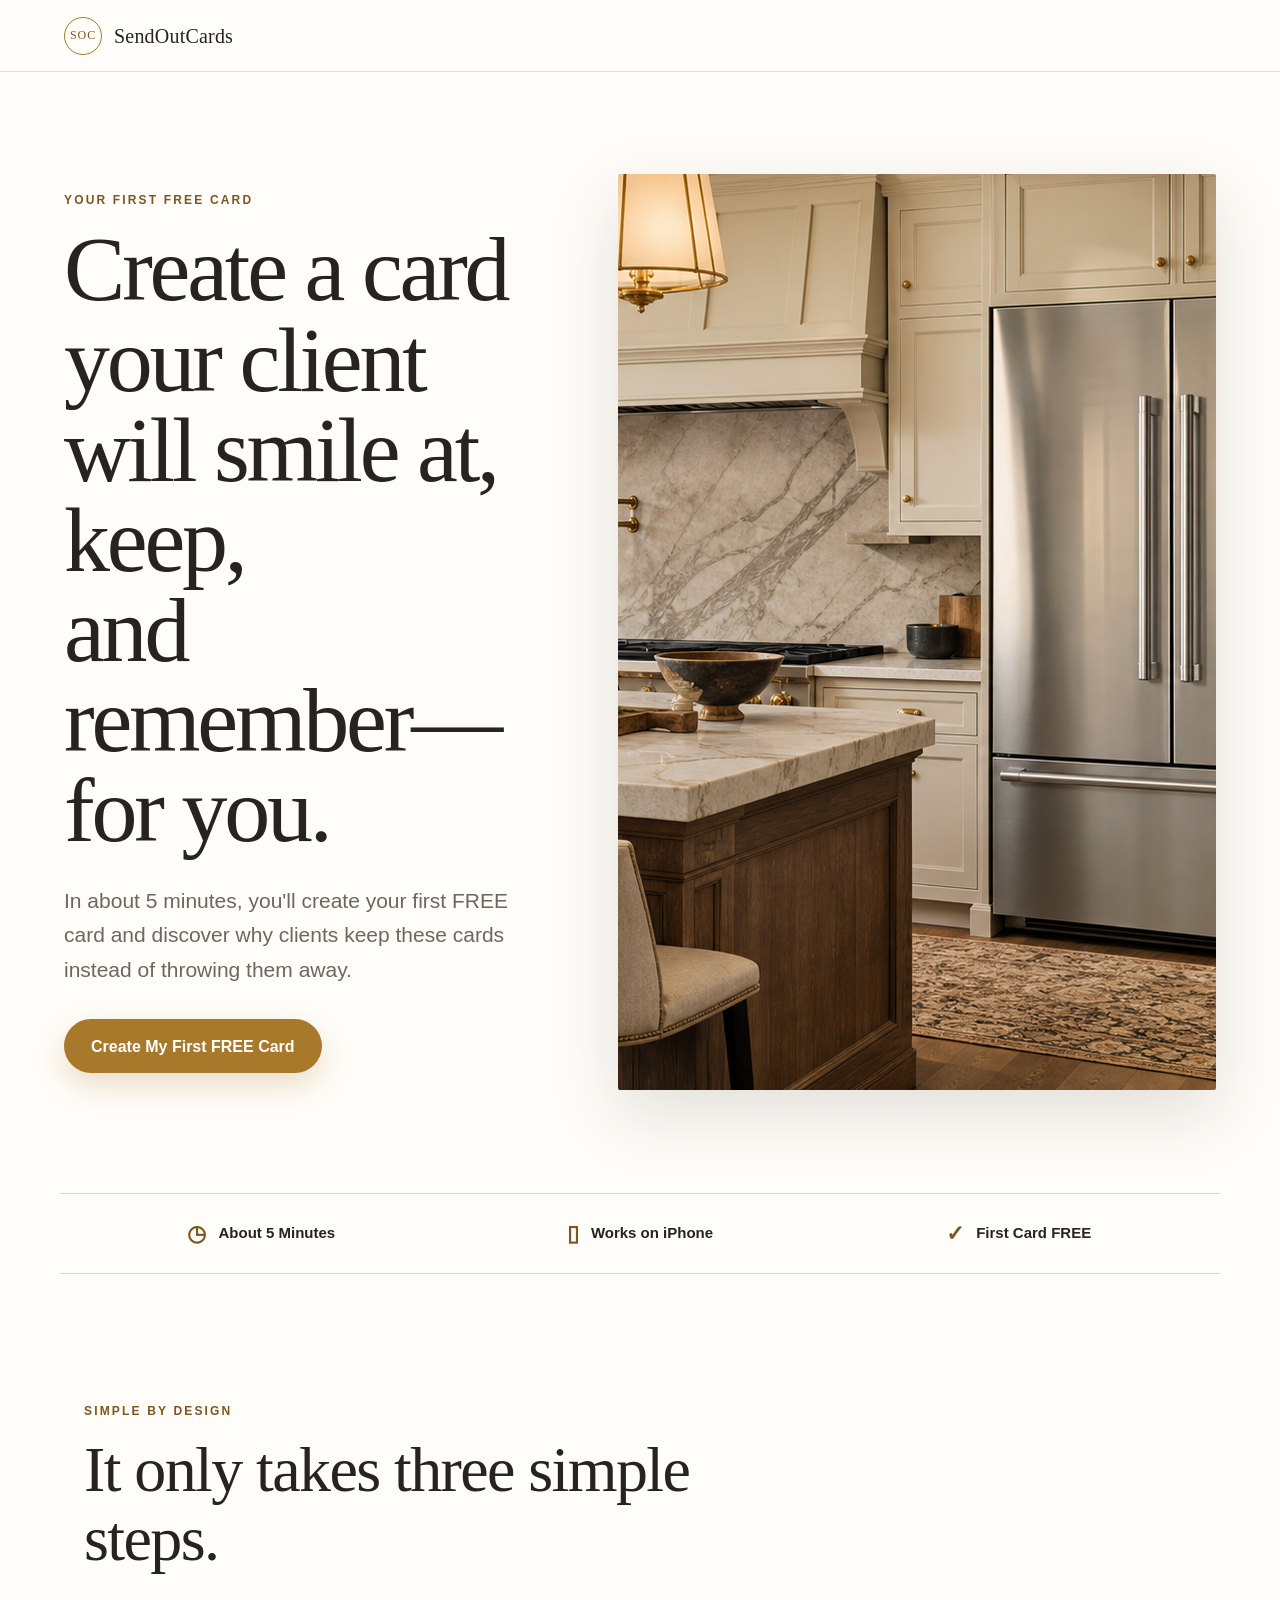
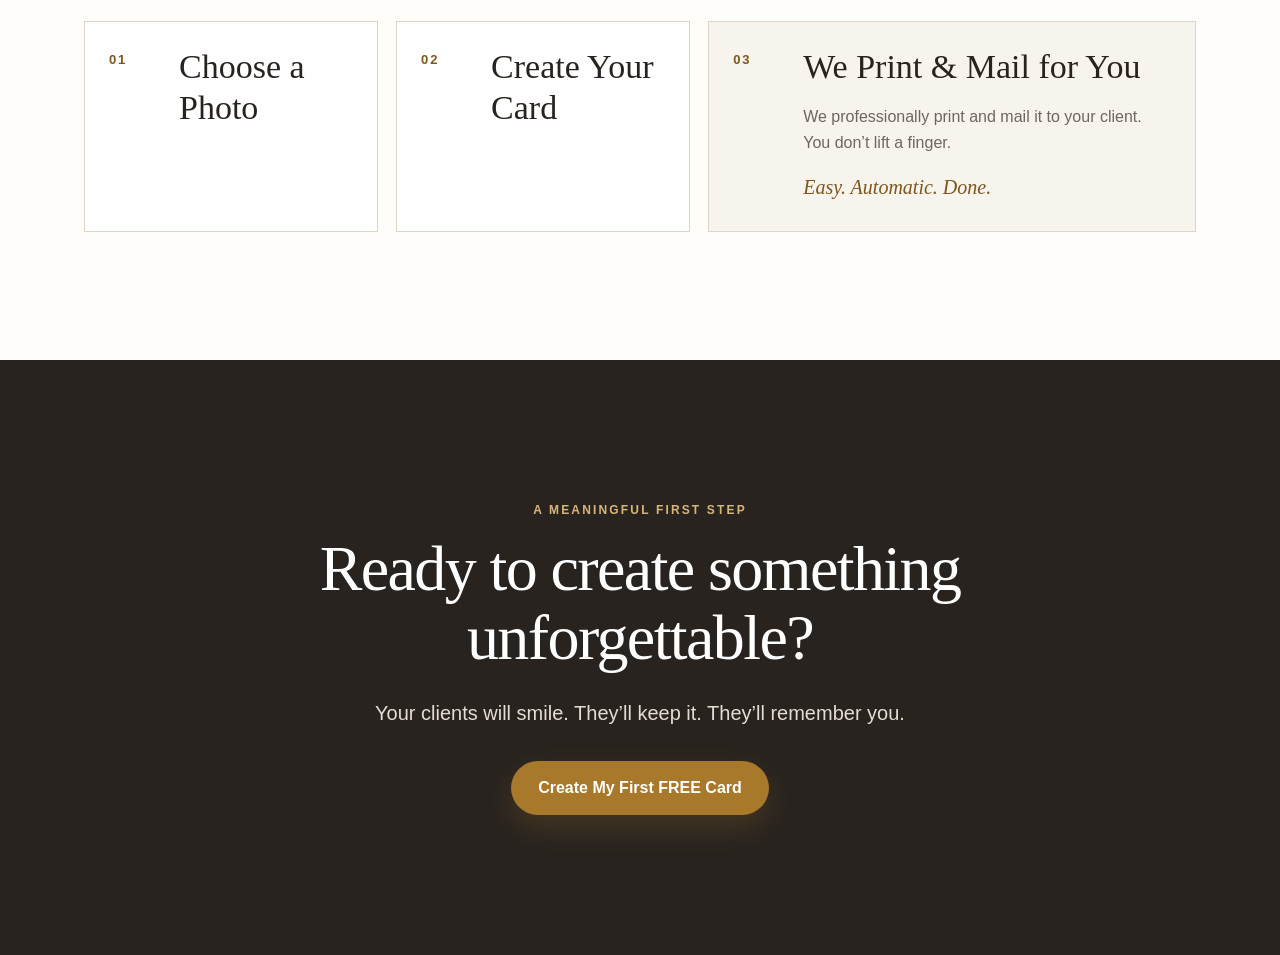
==== Engines/First-FREE-Card-Experience/Production/Landing-Page/index.html @ 9d04768f "Initialize SOC Central System and landing page deployment" ====
<!doctype html>
<html lang="en">
<head>
  <meta charset="utf-8">
  <meta name="viewport" content="width=device-width, initial-scale=1">
  <meta name="description" content="Create your first FREE card in about five minutes and discover why clients keep these cards.">
  <title>Create My First FREE Card</title>
  <link rel="stylesheet" href="styles.css">
</head>
<body>
  <header class="site-header" aria-label="SendOutCards">
    <a class="wordmark" href="#top" aria-label="SendOutCards home">
      <span class="wordmark-mark" aria-hidden="true">SOC</span>
      <span class="wordmark-name">SendOutCards</span>
    </a>
  </header>

  <main id="top">
    <section class="hero" aria-labelledby="hero-title">
      <div class="hero-copy">
        <p class="eyebrow">Your first FREE card</p>
        <h1 id="hero-title">Create a card your client will smile at,<br>keep,<br>and remember—for you.</h1>
        <p class="hero-subheadline">In about 5 minutes, you'll create your first FREE card and discover why clients keep these cards instead of throwing them away.</p>
        <a class="button button-primary" href="https://www.SendOutCards.com/u/StayInTouch">Create My First FREE Card</a>
      </div>

      <figure class="hero-image">
        <img src="assets/hero-kitchen-temporary.png" alt="Warm luxury kitchen with a large refrigerator clearly visible" width="1717" height="916">
        <figcaption class="sr-only">Temporary local hero image pending June's approved final photography.</figcaption>
      </figure>
    </section>

    <section class="trust-strip" aria-label="What to expect">
      <div class="trust-item">
        <span class="trust-icon" aria-hidden="true">◷</span>
        <span>About 5 Minutes</span>
      </div>
      <div class="trust-item">
        <span class="trust-icon" aria-hidden="true">▯</span>
        <span>Works on iPhone</span>
      </div>
      <div class="trust-item">
        <span class="trust-icon" aria-hidden="true">✓</span>
        <span>First Card FREE</span>
      </div>
    </section>

    <section class="how-it-works" aria-labelledby="steps-title">
      <div class="section-heading">
        <p class="eyebrow">Simple by design</p>
        <h2 id="steps-title">It only takes three simple steps.</h2>
      </div>

      <ol class="steps">
        <li class="step">
          <span class="step-number">01</span>
          <div>
            <h3>Choose a Photo</h3>
          </div>
        </li>
        <li class="step">
          <span class="step-number">02</span>
          <div>
            <h3>Create Your Card</h3>
          </div>
        </li>
        <li class="step step-featured">
          <span class="step-number">03</span>
          <div>
            <h3>We Print &amp; Mail for You</h3>
            <p>We professionally print and mail it to your client. You don’t lift a finger.</p>
            <p class="accent-line">Easy. Automatic. Done.</p>
          </div>
        </li>
      </ol>
    </section>

    <section class="closing" aria-labelledby="closing-title">
      <div class="closing-inner">
        <p class="eyebrow">A meaningful first step</p>
        <h2 id="closing-title">Ready to create something unforgettable?</h2>
        <p>Your clients will smile. They’ll keep it. They’ll remember you.</p>
        <a class="button button-primary" href="https://www.SendOutCards.com/u/StayInTouch">Create My First FREE Card</a>
      </div>
    </section>
  </main>

  <script src="script.js"></script>
</body>
</html>
---- Engines/First-FREE-Card-Experience/Production/Landing-Page/styles.css ----
:root {
  --ink: #28231f;
  --muted: #6f665d;
  --cream: #f7f3ed;
  --paper: #fffdf9;
  --gold: #a8792b;
  --gold-dark: #7c571e;
  --line: #ded5c8;
  --shadow: 0 24px 70px rgba(48, 39, 30, 0.14);
}

* {
  box-sizing: border-box;
}

html {
  scroll-behavior: smooth;
}

body {
  margin: 0;
  background: var(--paper);
  color: var(--ink);
  font-family: "Helvetica Neue", Arial, sans-serif;
  font-size: 16px;
  line-height: 1.6;
}

img {
  display: block;
  max-width: 100%;
}

a {
  color: inherit;
}

.site-header {
  display: flex;
  align-items: center;
  min-height: 72px;
  padding: 16px clamp(20px, 5vw, 72px);
  border-bottom: 1px solid rgba(222, 213, 200, 0.72);
  background: rgba(255, 253, 249, 0.96);
}

.wordmark {
  display: inline-flex;
  gap: 12px;
  align-items: center;
  color: var(--ink);
  text-decoration: none;
}

.wordmark-mark {
  display: grid;
  width: 38px;
  height: 38px;
  place-items: center;
  border: 1px solid var(--gold);
  border-radius: 50%;
  color: var(--gold-dark);
  font-family: Georgia, "Times New Roman", serif;
  font-size: 12px;
  letter-spacing: 0.08em;
}

.wordmark-name {
  font-family: Georgia, "Times New Roman", serif;
  font-size: 20px;
  letter-spacing: 0.01em;
}

.hero {
  display: grid;
  gap: clamp(28px, 5vw, 72px);
  align-items: center;
  max-width: 1500px;
  margin: 0 auto;
  padding: clamp(48px, 8vw, 112px) clamp(20px, 5vw, 72px);
}

.hero-copy {
  position: relative;
  z-index: 1;
}

.eyebrow {
  margin: 0 0 14px;
  color: var(--gold-dark);
  font-size: 12px;
  font-weight: 700;
  letter-spacing: 0.18em;
  text-transform: uppercase;
}

h1,
h2,
h3,
p {
  text-wrap: pretty;
}

h1,
h2,
h3 {
  font-family: Georgia, "Times New Roman", serif;
  font-weight: 400;
}

h1 {
  max-width: 760px;
  margin: 0;
  font-size: clamp(42px, 7.4vw, 92px);
  line-height: 0.98;
  letter-spacing: -0.035em;
}

.hero-subheadline {
  max-width: 630px;
  margin: 28px 0 32px;
  color: var(--muted);
  font-size: clamp(17px, 2vw, 21px);
  line-height: 1.65;
}

.button {
  display: inline-flex;
  min-height: 54px;
  align-items: center;
  justify-content: center;
  border: 2px solid transparent;
  border-radius: 999px;
  padding: 14px 25px;
  font-weight: 700;
  line-height: 1.2;
  text-align: center;
  text-decoration: none;
  transition: background-color 160ms ease, transform 160ms ease, box-shadow 160ms ease;
}

.button-primary {
  background: var(--gold);
  box-shadow: 0 12px 30px rgba(168, 121, 43, 0.24);
  color: #fff;
}

.button-primary:hover {
  background: var(--gold-dark);
  transform: translateY(-1px);
}

.button:focus-visible,
.wordmark:focus-visible {
  outline: 3px solid rgba(168, 121, 43, 0.42);
  outline-offset: 4px;
}

.hero-image {
  overflow: hidden;
  margin: 0;
  border-radius: 2px;
  box-shadow: var(--shadow);
}

.hero-image img {
  width: 100%;
  min-height: 360px;
  object-fit: cover;
  object-position: 64% center;
}

.trust-strip {
  display: grid;
  gap: 16px;
  max-width: 1160px;
  margin: 0 auto;
  padding: 22px 20px;
  border-top: 1px solid var(--line);
  border-bottom: 1px solid var(--line);
}

.trust-item {
  display: flex;
  gap: 12px;
  align-items: center;
  justify-content: center;
  color: var(--ink);
  font-size: 15px;
  font-weight: 700;
}

.trust-icon {
  color: var(--gold-dark);
  font-size: 22px;
}

.how-it-works {
  max-width: 1240px;
  margin: 0 auto;
  padding: clamp(80px, 10vw, 144px) clamp(20px, 5vw, 72px);
}

.section-heading {
  max-width: 720px;
  margin-bottom: 48px;
}

h2 {
  margin: 0;
  font-size: clamp(38px, 5vw, 64px);
  line-height: 1.08;
  letter-spacing: -0.025em;
}

.steps {
  display: grid;
  gap: 18px;
  margin: 0;
  padding: 0;
  list-style: none;
}

.step {
  display: grid;
  grid-template-columns: 52px 1fr;
  gap: 18px;
  min-height: 154px;
  align-items: start;
  padding: 28px 24px;
  border: 1px solid var(--line);
  background: #fff;
}

.step-number {
  color: var(--gold-dark);
  font-size: 13px;
  font-weight: 700;
  letter-spacing: 0.14em;
}

.step h3 {
  margin: -3px 0 0;
  font-size: clamp(25px, 3vw, 34px);
  line-height: 1.2;
}

.step p {
  max-width: 600px;
  margin: 16px 0 0;
  color: var(--muted);
}

.step-featured {
  background: var(--cream);
}

.step .accent-line {
  color: var(--gold-dark);
  font-family: Georgia, "Times New Roman", serif;
  font-size: 20px;
  font-style: italic;
}

.closing {
  padding: clamp(88px, 11vw, 156px) 20px;
  background: var(--ink);
  color: #fff;
  text-align: center;
}

.closing-inner {
  max-width: 860px;
  margin: 0 auto;
}

.closing .eyebrow {
  color: #d8b67b;
}

.closing p:not(.eyebrow) {
  max-width: 600px;
  margin: 24px auto 32px;
  color: #e4ddd4;
  font-size: clamp(17px, 2vw, 20px);
}

.sr-only {
  position: absolute;
  overflow: hidden;
  width: 1px;
  height: 1px;
  padding: 0;
  border: 0;
  margin: -1px;
  clip: rect(0, 0, 0, 0);
  white-space: nowrap;
}

@media (min-width: 720px) {
  .trust-strip {
    grid-template-columns: repeat(3, 1fr);
  }

  .steps {
    grid-template-columns: repeat(2, 1fr);
  }

  .step-featured {
    grid-column: 1 / -1;
  }
}

@media (min-width: 1024px) {
  .hero {
    grid-template-columns: minmax(470px, 0.9fr) minmax(560px, 1.1fr);
  }

  .hero-image img {
    min-height: 650px;
  }

  .steps {
    grid-template-columns: 0.82fr 0.82fr 1.36fr;
  }

  .step-featured {
    grid-column: auto;
  }
}

@media (max-width: 719px) {
  .site-header {
    min-height: 64px;
  }

  .hero {
    padding-top: 42px;
  }

  h1 {
    font-size: clamp(39px, 12vw, 58px);
  }

  .button {
    width: 100%;
  }

  .hero-image img {
    min-height: 420px;
    object-position: 68% center;
  }

  .trust-item {
    justify-content: flex-start;
  }
}

@media (prefers-reduced-motion: reduce) {
  html {
    scroll-behavior: auto;
  }

  .button {
    transition: none;
  }
}
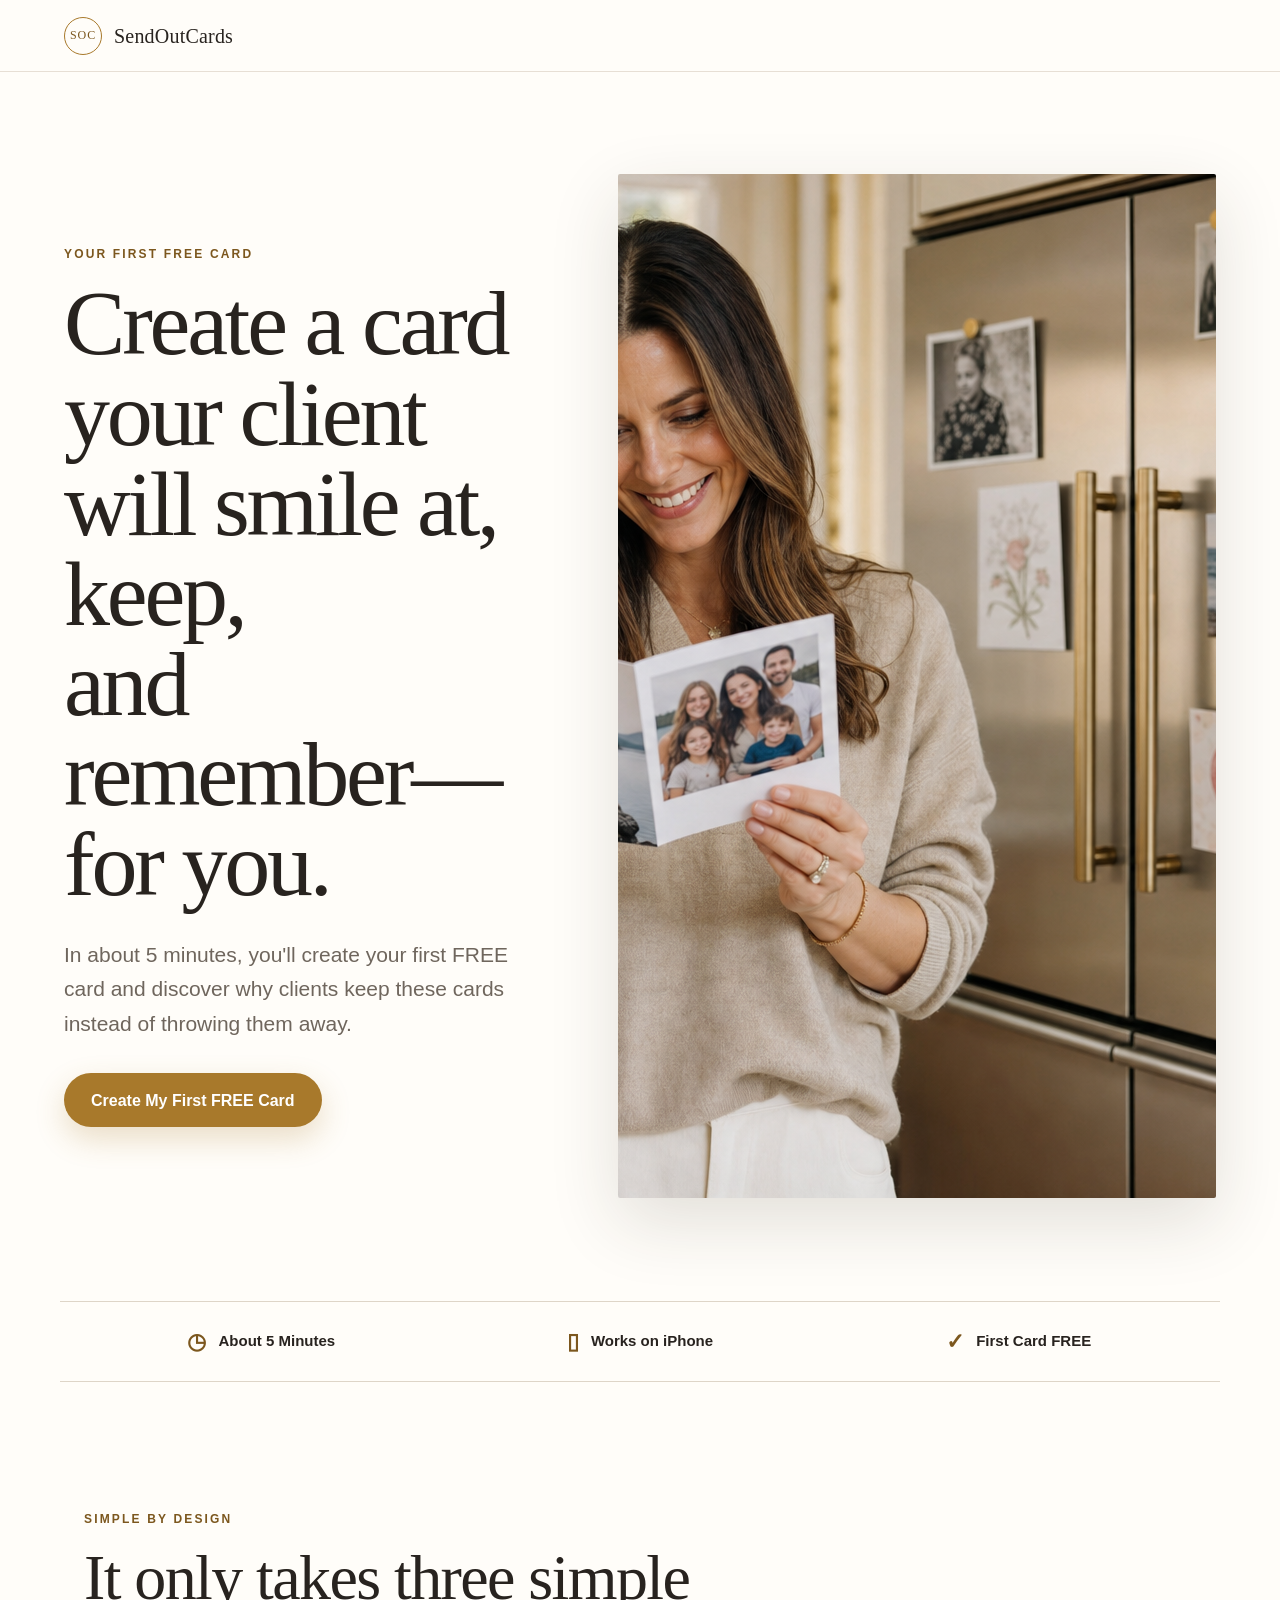
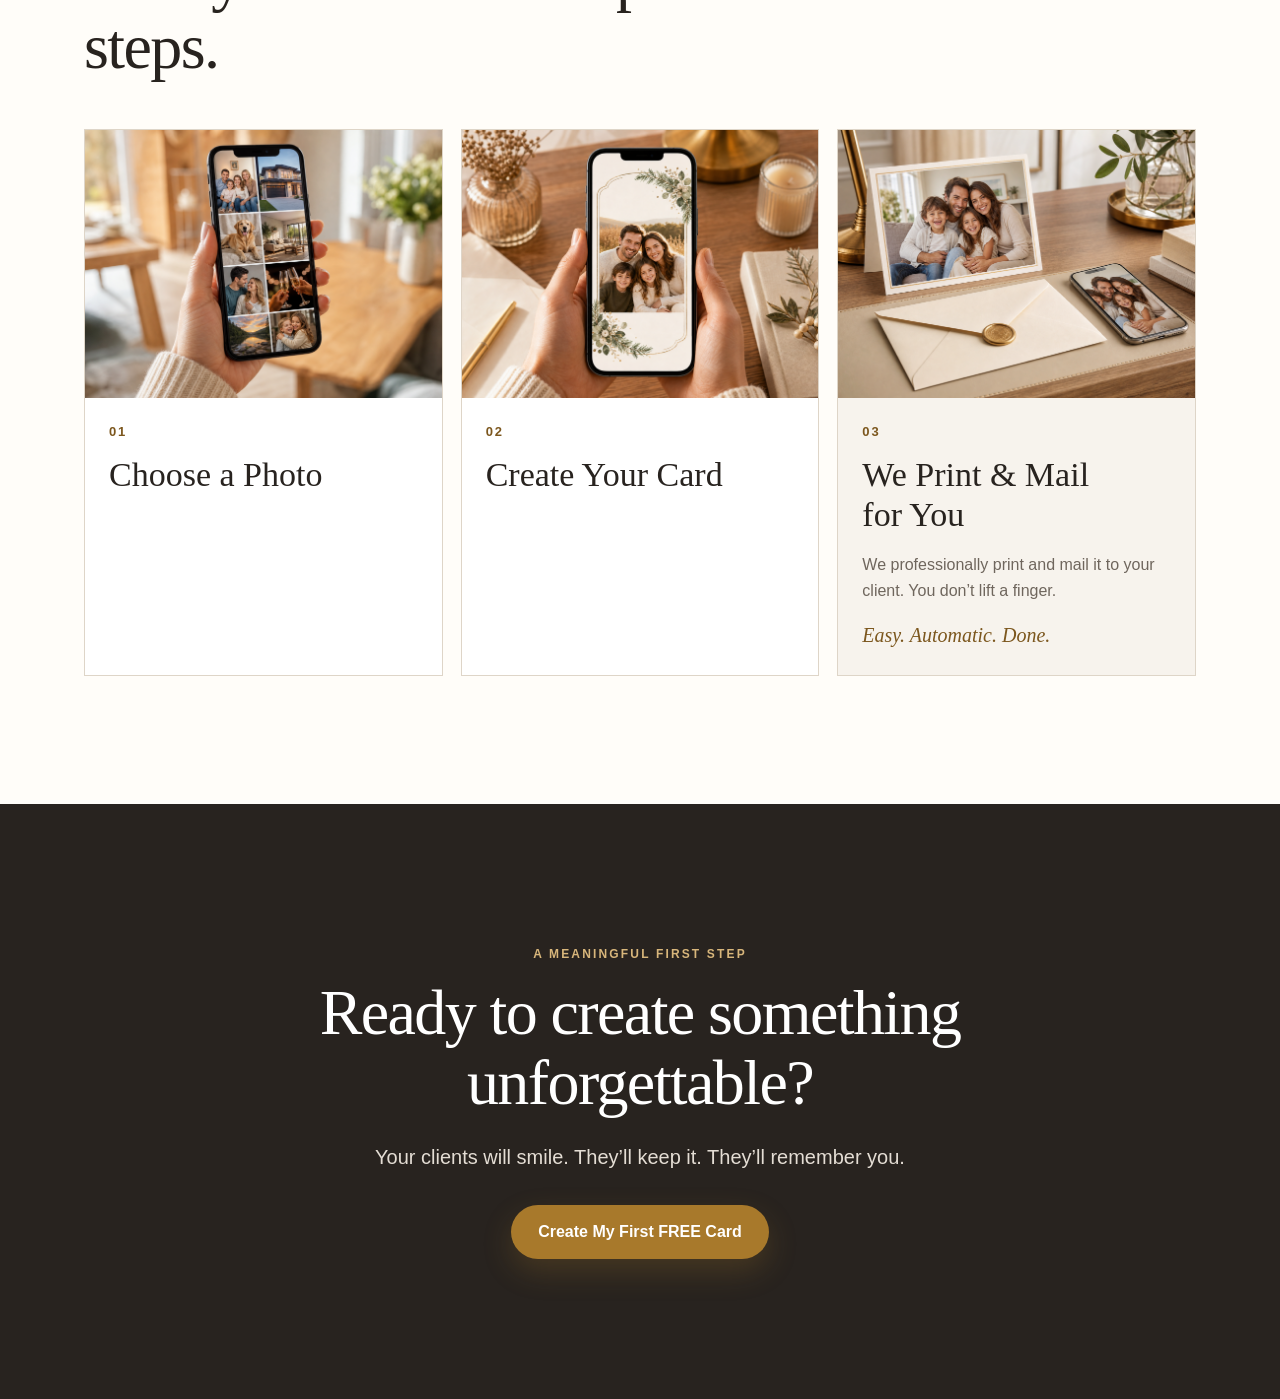
==== commit 142c8da5: "Correct landing page visuals to approved mockup" ====
--- a/Engines/First-FREE-Card-Experience/Production/Landing-Page/index.html
+++ b/Engines/First-FREE-Card-Experience/Production/Landing-Page/index.html
@@ -25,8 +25,7 @@
       </div>
 
       <figure class="hero-image">
-        <img src="assets/hero-kitchen-temporary.png" alt="Warm luxury kitchen with a large refrigerator clearly visible" width="1717" height="916">
-        <figcaption class="sr-only">Temporary local hero image pending June's approved final photography.</figcaption>
+        <img src="assets/hero-client-card-v2.png" alt="Smiling homeowner reading a personalized photo card beside a refrigerator displaying family photos and cards" width="1536" height="1024">
       </figure>
     </section>
 
@@ -53,20 +52,29 @@
 
       <ol class="steps">
         <li class="step">
-          <span class="step-number">01</span>
-          <div>
+          <div class="step-media">
+            <img src="assets/step-1-choose-photo.png" alt="iPhone displaying a selection of personal photos" width="1448" height="1086" loading="lazy">
+          </div>
+          <div class="step-copy">
+            <span class="step-number">01</span>
             <h3>Choose a Photo</h3>
           </div>
         </li>
         <li class="step">
-          <span class="step-number">02</span>
-          <div>
+          <div class="step-media">
+            <img src="assets/step-2-create-card.png" alt="Personalized photo card preview displayed on an iPhone" width="1448" height="1086" loading="lazy">
+          </div>
+          <div class="step-copy">
+            <span class="step-number">02</span>
             <h3>Create Your Card</h3>
           </div>
         </li>
         <li class="step step-featured">
-          <span class="step-number">03</span>
-          <div>
+          <div class="step-media">
+            <img src="assets/step-3-print-mail.png" alt="Professionally printed personalized photo card with an envelope and matching phone preview" width="1448" height="1086" loading="lazy">
+          </div>
+          <div class="step-copy">
+            <span class="step-number">03</span>
             <h3>We Print &amp; Mail for You</h3>
             <p>We professionally print and mail it to your client. You don’t lift a finger.</p>
             <p class="accent-line">Easy. Automatic. Done.</p>
--- a/Engines/First-FREE-Card-Experience/Production/Landing-Page/styles.css
+++ b/Engines/First-FREE-Card-Experience/Production/Landing-Page/styles.css
@@ -167,7 +167,7 @@
   width: 100%;
   min-height: 360px;
   object-fit: cover;
-  object-position: 64% center;
+  object-position: 58% center;
 }
 
 .trust-strip {
@@ -222,17 +222,30 @@
 }
 
 .step {
-  display: grid;
-  grid-template-columns: 52px 1fr;
-  gap: 18px;
-  min-height: 154px;
-  align-items: start;
-  padding: 28px 24px;
+  overflow: hidden;
   border: 1px solid var(--line);
   background: #fff;
 }
 
+.step-media {
+  overflow: hidden;
+  aspect-ratio: 4 / 3;
+  background: var(--cream);
+}
+
+.step-media img {
+  width: 100%;
+  height: 100%;
+  object-fit: cover;
+}
+
+.step-copy {
+  padding: 24px;
+}
+
 .step-number {
+  display: block;
+  margin-bottom: 12px;
   color: var(--gold-dark);
   font-size: 13px;
   font-weight: 700;
@@ -240,7 +253,7 @@
 }
 
 .step h3 {
-  margin: -3px 0 0;
+  margin: 0;
   font-size: clamp(25px, 3vw, 34px);
   line-height: 1.2;
 }
@@ -303,11 +316,7 @@
   }
 
   .steps {
-    grid-template-columns: repeat(2, 1fr);
-  }
-
-  .step-featured {
-    grid-column: 1 / -1;
+    grid-template-columns: repeat(3, 1fr);
   }
 }
 
@@ -321,11 +330,7 @@
   }
 
   .steps {
-    grid-template-columns: 0.82fr 0.82fr 1.36fr;
-  }
-
-  .step-featured {
-    grid-column: auto;
+    grid-template-columns: repeat(3, 1fr);
   }
 }
 
@@ -335,11 +340,22 @@
   }
 
   .hero {
-    padding-top: 42px;
+    gap: 22px;
+    padding-top: 28px;
+    padding-bottom: 48px;
   }
 
   h1 {
-    font-size: clamp(39px, 12vw, 58px);
+    max-width: 350px;
+    font-size: clamp(32px, 9.4vw, 38px);
+    line-height: 1.06;
+    letter-spacing: -0.025em;
+  }
+
+  .hero-subheadline {
+    margin: 18px 0 20px;
+    font-size: 16px;
+    line-height: 1.48;
   }
 
   .button {
@@ -347,12 +363,40 @@
   }
 
   .hero-image img {
-    min-height: 420px;
-    object-position: 68% center;
+    min-height: 300px;
+    aspect-ratio: 4 / 3;
+    object-position: 55% center;
+  }
+
+  .trust-strip {
+    grid-template-columns: repeat(3, 1fr);
+    gap: 8px;
+    padding: 16px 12px;
   }
 
   .trust-item {
-    justify-content: flex-start;
+    gap: 6px;
+    justify-content: center;
+    font-size: 12px;
+    line-height: 1.25;
+    text-align: center;
+  }
+
+  .trust-icon {
+    font-size: 17px;
+  }
+
+  .how-it-works {
+    padding-top: 72px;
+    padding-bottom: 88px;
+  }
+
+  .section-heading {
+    margin-bottom: 34px;
+  }
+
+  .step-copy {
+    padding: 22px;
   }
 }
 
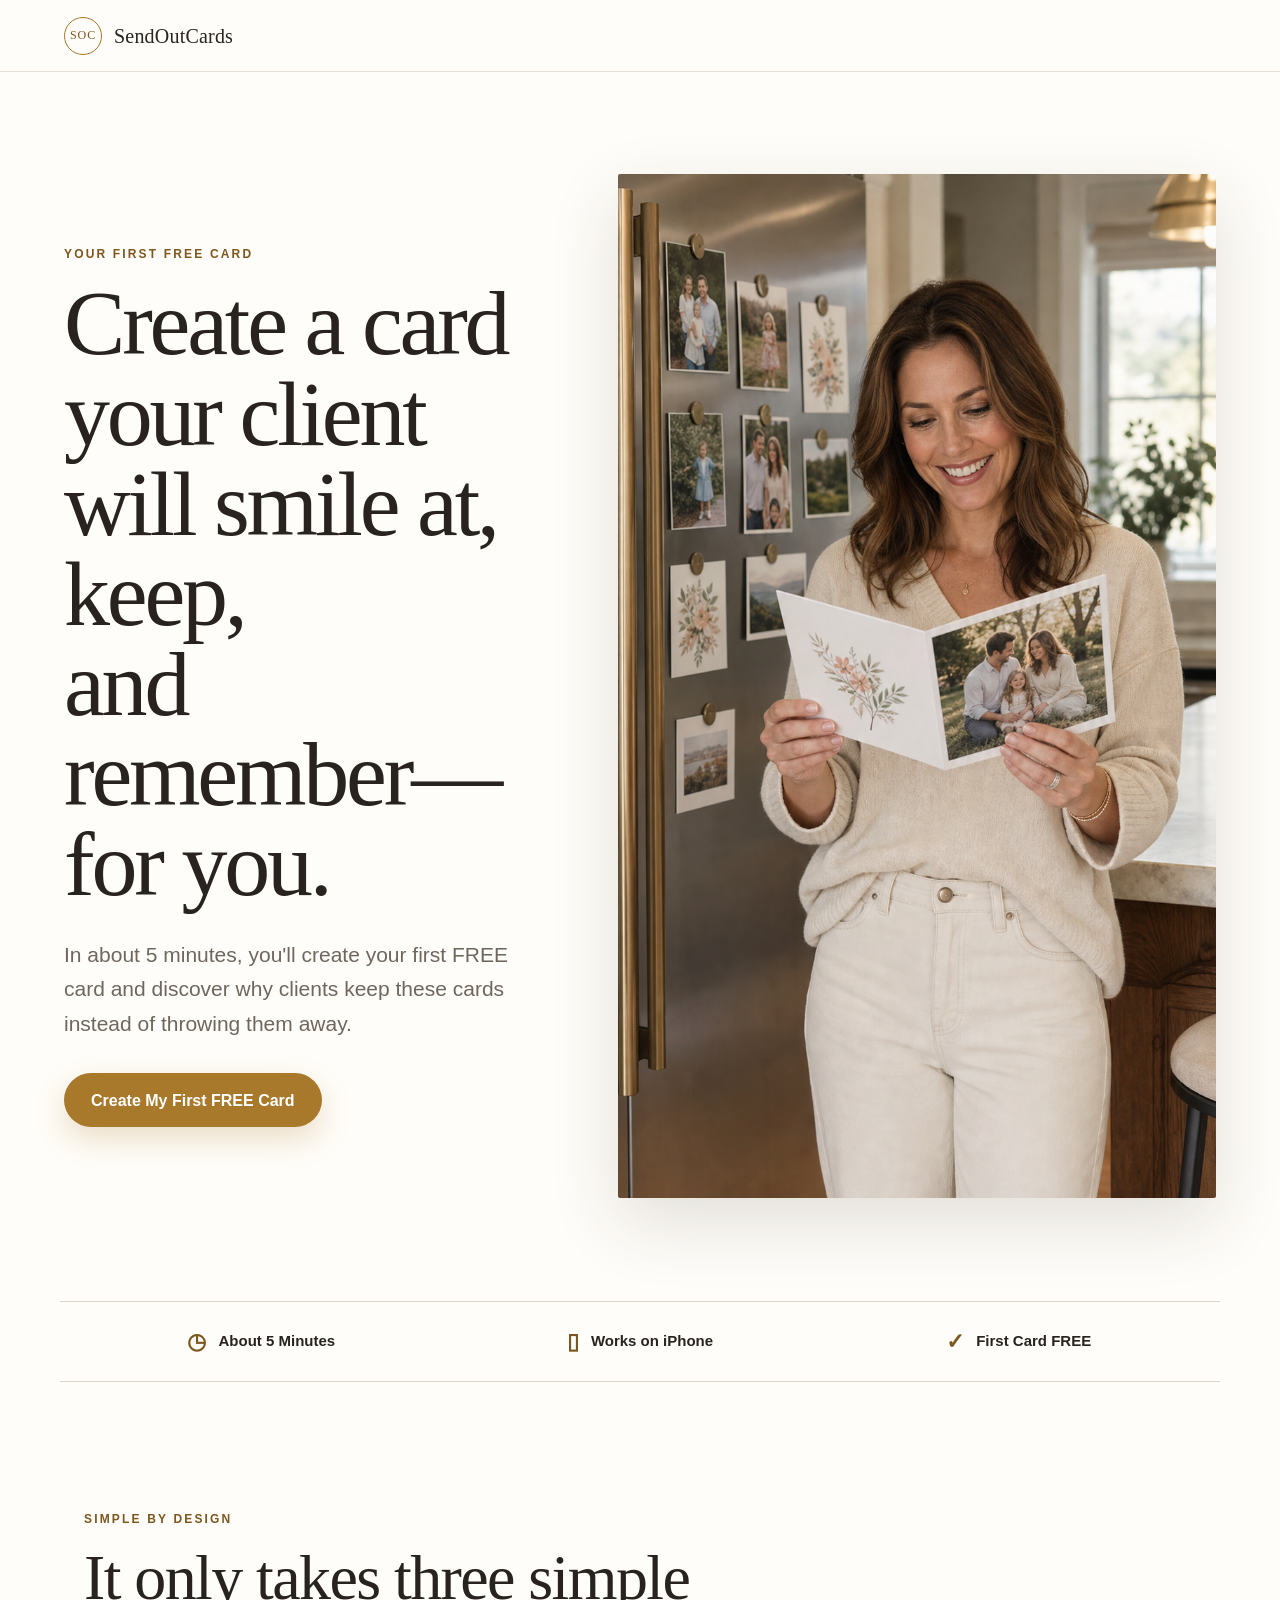
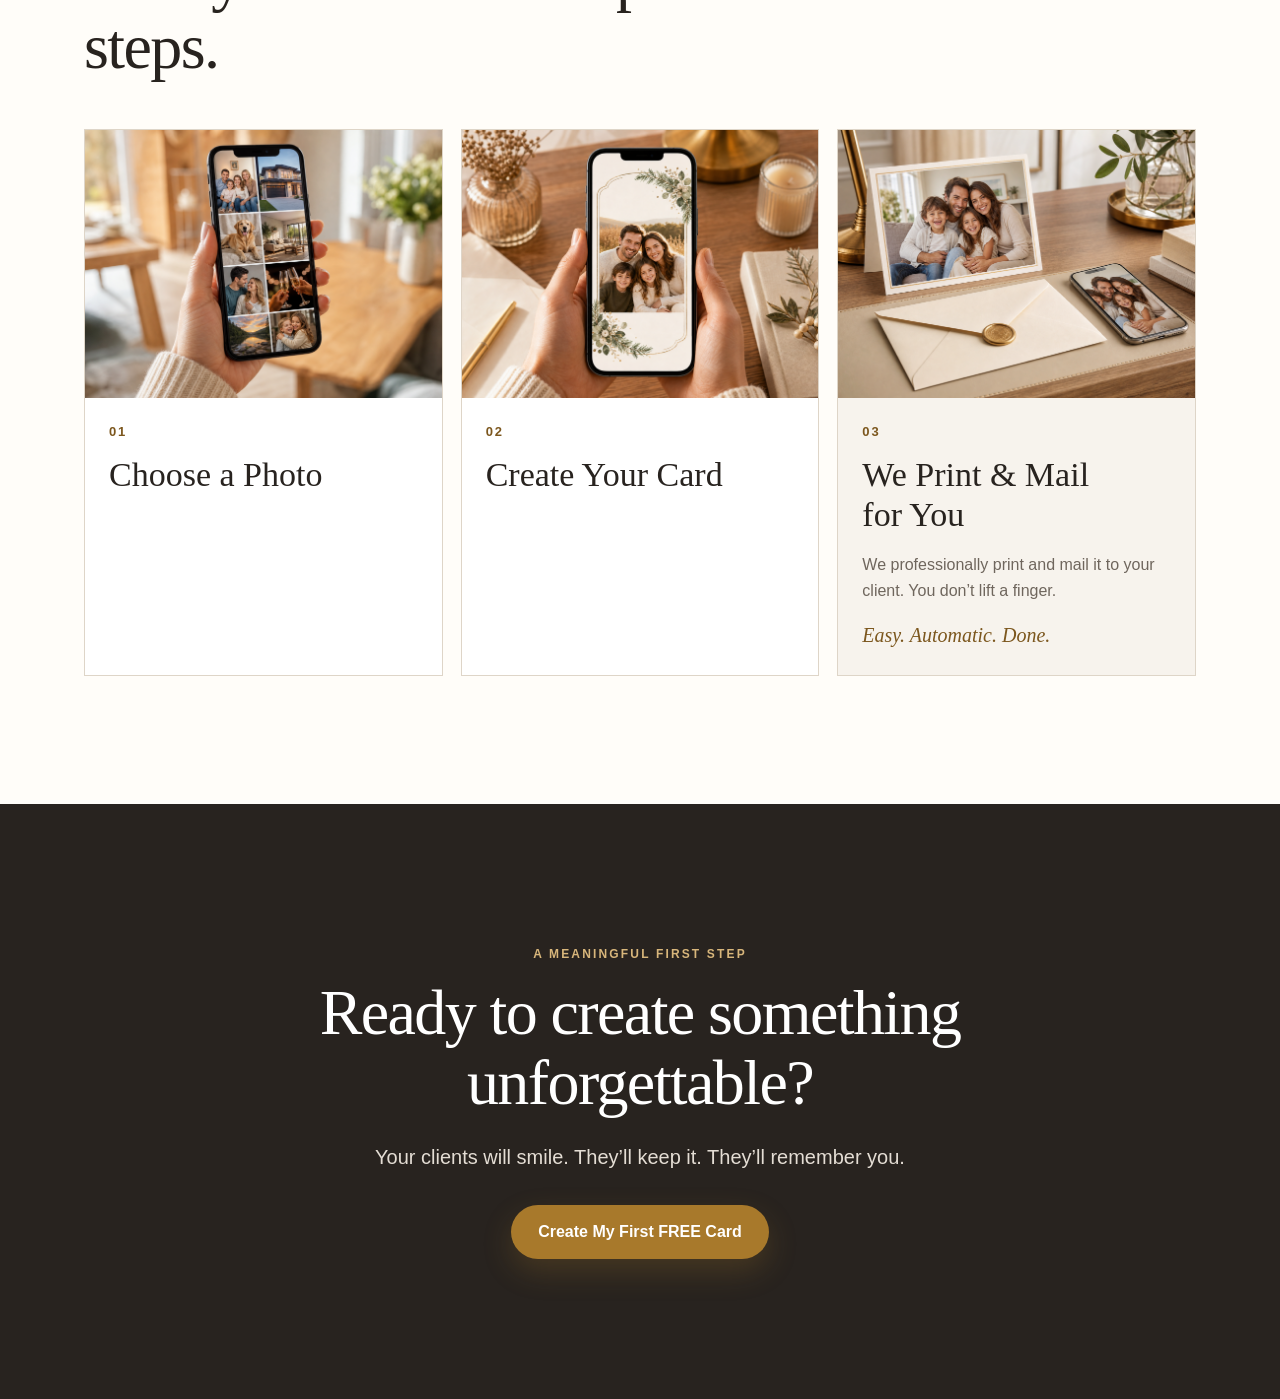
==== commit 074bd823: "Keep mobile step headings on one line" ====
--- a/Engines/First-FREE-Card-Experience/Production/Landing-Page/index.html
+++ b/Engines/First-FREE-Card-Experience/Production/Landing-Page/index.html
@@ -25,7 +25,10 @@
       </div>
 
       <figure class="hero-image">
-        <img src="assets/hero-client-card-v2.png" alt="Smiling homeowner reading a personalized photo card beside a refrigerator displaying family photos and cards" width="1536" height="1024">
+        <picture>
+          <source media="(max-width: 719px)" srcset="assets/hero-client-card-mobile.png">
+          <img src="assets/hero-client-card-v2.png" alt="Smiling homeowner reading a personalized photo card beside a refrigerator displaying family photos and cards" width="1536" height="1024">
+        </picture>
       </figure>
     </section>
 
@@ -56,8 +59,10 @@
             <img src="assets/step-1-choose-photo.png" alt="iPhone displaying a selection of personal photos" width="1448" height="1086" loading="lazy">
           </div>
           <div class="step-copy">
-            <span class="step-number">01</span>
-            <h3>Choose a Photo</h3>
+            <div class="step-heading">
+              <span class="step-number">01</span>
+              <h3>Choose a Photo</h3>
+            </div>
           </div>
         </li>
         <li class="step">
@@ -65,8 +70,10 @@
             <img src="assets/step-2-create-card.png" alt="Personalized photo card preview displayed on an iPhone" width="1448" height="1086" loading="lazy">
           </div>
           <div class="step-copy">
-            <span class="step-number">02</span>
-            <h3>Create Your Card</h3>
+            <div class="step-heading">
+              <span class="step-number">02</span>
+              <h3>Create Your Card</h3>
+            </div>
           </div>
         </li>
         <li class="step step-featured">
@@ -74,8 +81,10 @@
             <img src="assets/step-3-print-mail.png" alt="Professionally printed personalized photo card with an envelope and matching phone preview" width="1448" height="1086" loading="lazy">
           </div>
           <div class="step-copy">
-            <span class="step-number">03</span>
-            <h3>We Print &amp; Mail for You</h3>
+            <div class="step-heading">
+              <span class="step-number">03</span>
+              <h3>We Print &amp; Mail for You</h3>
+            </div>
             <p>We professionally print and mail it to your client. You don’t lift a finger.</p>
             <p class="accent-line">Easy. Automatic. Done.</p>
           </div>
--- a/Engines/First-FREE-Card-Experience/Production/Landing-Page/styles.css
+++ b/Engines/First-FREE-Card-Experience/Production/Landing-Page/styles.css
@@ -363,9 +363,10 @@
   }
 
   .hero-image img {
-    min-height: 300px;
-    aspect-ratio: 4 / 3;
-    object-position: 55% center;
+    height: clamp(360px, 96vw, 410px);
+    min-height: 0;
+    object-fit: cover;
+    object-position: 50% 28%;
   }
 
   .trust-strip {
@@ -398,6 +399,24 @@
   .step-copy {
     padding: 22px;
   }
+
+  .step-heading {
+    display: flex;
+    gap: 8px;
+    align-items: baseline;
+    width: 100%;
+  }
+
+  .step-heading .step-number {
+    flex: 0 0 auto;
+    margin-bottom: 0;
+  }
+
+  .step-heading h3 {
+    min-width: 0;
+    font-size: clamp(19px, 5.2vw, 22px);
+    white-space: nowrap;
+  }
 }
 
 @media (prefers-reduced-motion: reduce) {
